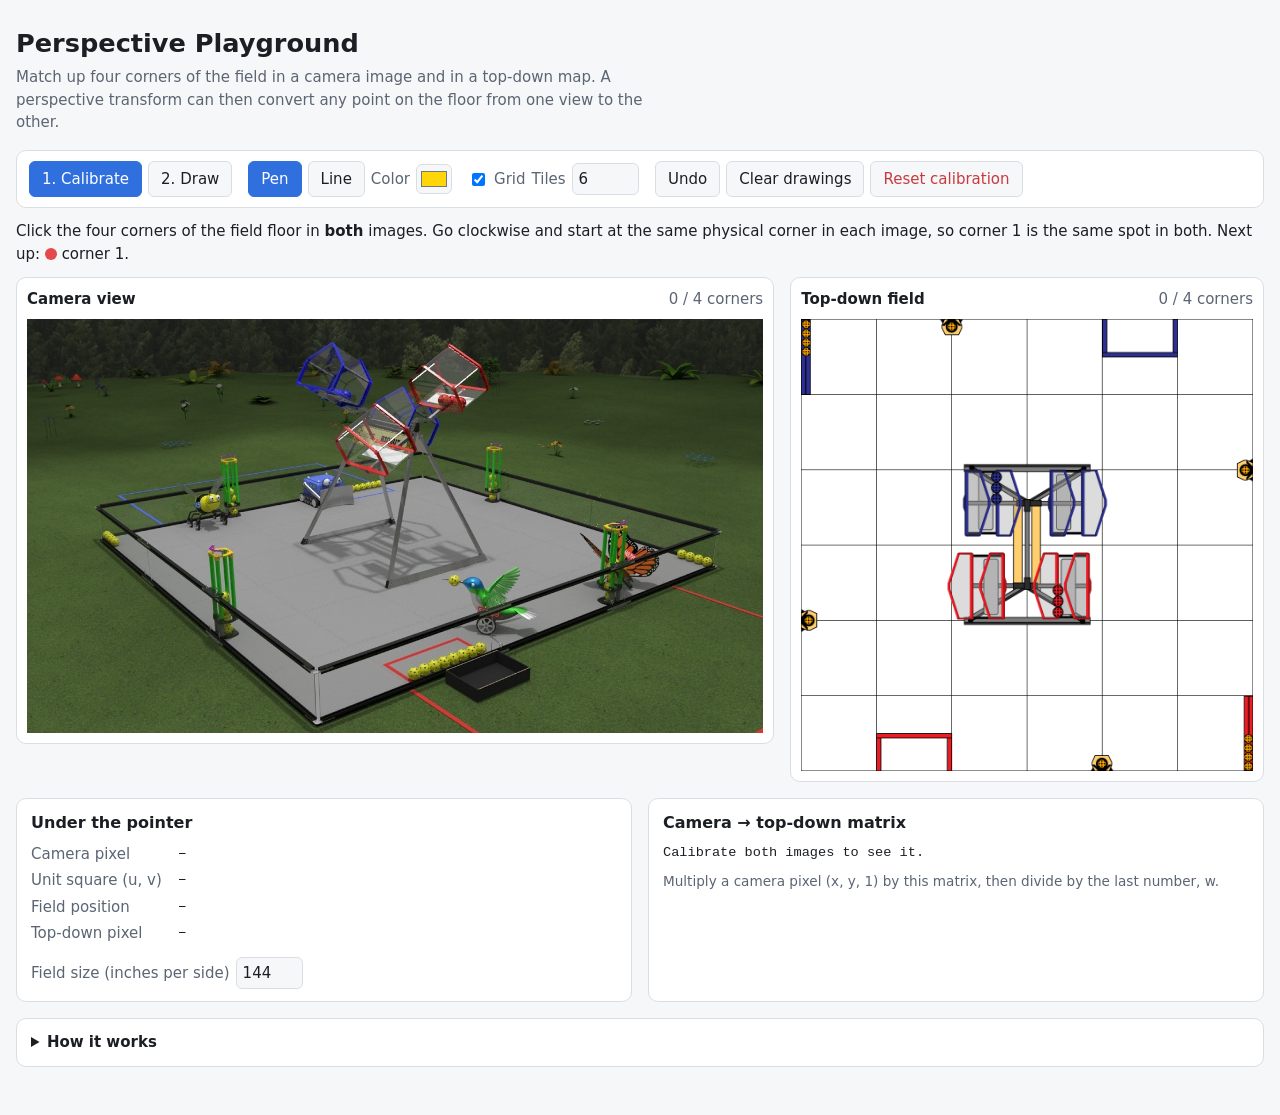
==== perspective-transform/index.html @ 3f34ffd5 "Add playground landing page and perspective transform demo Co-Authored-By: Claude Opus 5.5 (1M conte" ====
<!doctype html>
<html lang="en">
  <head>
    <meta charset="UTF-8" />
    <meta name="viewport" content="width=device-width, initial-scale=1.0" />
    <title>Perspective Playground</title>
    <link rel="stylesheet" href="style.css" />
    <script type="module" src="js/main.js"></script>
  </head>
  <body>
    <header>
      <h1>Perspective Playground</h1>
      <p>
        Match up four corners of the field in a camera image and in a top-down map. A perspective transform can
        then convert any point on the floor from one view to the other.
      </p>
    </header>

    <div class="toolbar">
      <div class="group" role="group" aria-label="Mode">
        <button id="mode-calibrate" aria-pressed="true">1. Calibrate</button>
        <button id="mode-draw" aria-pressed="false">2. Draw</button>
      </div>
      <div class="group" role="group" aria-label="Drawing tool">
        <button id="tool-pen" aria-pressed="true">Pen</button>
        <button id="tool-line" aria-pressed="false">Line</button>
        <label class="color">Color <input id="color" type="color" value="#ffd60a" /></label>
      </div>
      <div class="group">
        <label><input id="show-grid" type="checkbox" checked /> Grid</label>
        <label>Tiles <input id="grid-divisions" type="number" min="1" max="48" value="6" /></label>
      </div>
      <div class="group">
        <button id="undo" title="Undo (Ctrl/Cmd+Z)">Undo</button>
        <button id="clear">Clear drawings</button>
        <button id="reset" class="danger">Reset calibration</button>
      </div>
    </div>

    <p id="instructions" class="instructions" aria-live="polite"></p>

    <main class="views">
      <figure>
        <figcaption>Camera view <span id="camera-status" class="status"></span></figcaption>
        <div class="stage">
          <img id="camera-image" src="assets/perspective.jpg" alt="The field seen from a camera at an angle" draggable="false" />
          <canvas id="camera-canvas"></canvas>
        </div>
      </figure>
      <figure>
        <figcaption>Top-down field <span id="field-status" class="status"></span></figcaption>
        <div class="stage">
          <img id="field-image" src="assets/biobuzz_top_down.png" alt="Top-down map of the field" draggable="false" />
          <canvas id="field-canvas"></canvas>
        </div>
      </figure>
    </main>

    <section class="panels">
      <div class="panel">
        <h2>Under the pointer</h2>
        <dl class="readout">
          <dt>Camera pixel</dt>
          <dd id="readout-camera">–</dd>
          <dt>Unit square (u, v)</dt>
          <dd id="readout-unit">–</dd>
          <dt>Field position</dt>
          <dd id="readout-field">–</dd>
          <dt>Top-down pixel</dt>
          <dd id="readout-topdown">–</dd>
        </dl>
        <label class="field-size">Field size (inches per side) <input id="field-size" type="number" min="1" value="144" /></label>
      </div>
      <div class="panel">
        <h2>Camera → top-down matrix</h2>
        <pre id="matrix"></pre>
        <p class="hint">Multiply a camera pixel (x, y, 1) by this matrix, then divide by the last number, w.</p>
      </div>
    </section>

    <details class="explainer">
      <summary>How it works</summary>
      <p>
        The four corners you click on an image form a quadrilateral. <code>PerspectiveTransform.quadToSquare</code> builds a 3×3
        matrix that maps that quadrilateral onto the <em>unit square</em>: corner 1 goes to (0, 0), corner 2 to (1, 0), corner 3 to
        (1, 1) and corner 4 to (0, 1). Every drawing is saved in unit-square coordinates. To show it on an image, the page runs
        that image's transform backwards (<code>inverseTransform</code>).
      </p>
      <p>
        Multiplying a unit-square point by the field size gives a position on the field. If a robot camera sees a game piece on
        the floor at some pixel, the same math gives the game piece's field position.
      </p>
      <p>
        <strong>The catch:</strong> this only works for points on the floor plane. Try tracing the top of a tall object in the
        camera view: it lands in the wrong spot on the top-down map, because a single photo can't tell you how high
        something is.
      </p>
    </details>
  </body>
</html>
---- perspective-transform/style.css ----
:root {
  --bg: #f6f7f9;
  --surface: #ffffff;
  --text: #1b1f24;
  --muted: #5b6573;
  --border: #d9dee5;
  --accent: #2f6fde;
  --accent-text: #ffffff;
  --danger: #c93a3f;
  --ok: #1f8a4c;
  color-scheme: light;
}

@media (prefers-color-scheme: dark) {
  :root {
    --bg: #111418;
    --surface: #1a1f25;
    --text: #e6e9ee;
    --muted: #9aa4b1;
    --border: #2d343d;
    --accent: #5b8ff0;
    --accent-text: #0b1220;
    --danger: #ef6b70;
    --ok: #4cc782;
    color-scheme: dark;
  }
}

* {
  box-sizing: border-box;
}

body {
  margin: 0;
  padding: 24px 16px 48px;
  background: var(--bg);
  color: var(--text);
  font: 15px/1.5 system-ui, -apple-system, "Segoe UI", sans-serif;
}

header,
.toolbar,
.instructions,
.views,
.panels,
.explainer {
  max-width: 1400px;
  margin-inline: auto;
}

h1 {
  margin: 0 0 4px;
  font-size: 1.6rem;
}

header p {
  margin: 0 0 16px;
  color: var(--muted);
  max-width: 70ch;
}

h2 {
  margin: 0 0 8px;
  font-size: 1rem;
}

.toolbar {
  display: flex;
  flex-wrap: wrap;
  gap: 8px 16px;
  align-items: center;
  padding: 10px 12px;
  background: var(--surface);
  border: 1px solid var(--border);
  border-radius: 10px;
}

.group {
  display: flex;
  flex-wrap: wrap;
  gap: 6px;
  align-items: center;
}

button {
  font: inherit;
  padding: 6px 12px;
  border-radius: 6px;
  border: 1px solid var(--border);
  background: var(--bg);
  color: var(--text);
  cursor: pointer;
}

button:hover {
  border-color: var(--accent);
}

button[aria-pressed="true"] {
  background: var(--accent);
  border-color: var(--accent);
  color: var(--accent-text);
}

button.danger {
  color: var(--danger);
}

label {
  display: inline-flex;
  gap: 6px;
  align-items: center;
  color: var(--muted);
}

input[type="number"] {
  width: 4.5em;
  font: inherit;
  padding: 4px 6px;
  border-radius: 6px;
  border: 1px solid var(--border);
  background: var(--bg);
  color: var(--text);
}

input[type="color"] {
  width: 36px;
  height: 30px;
  padding: 2px;
  border: 1px solid var(--border);
  border-radius: 6px;
  background: var(--bg);
}

.instructions {
  margin-block: 12px;
  min-height: 3em;
}

.swatch {
  display: inline-block;
  width: 0.8em;
  height: 0.8em;
  border-radius: 50%;
  background: var(--c);
  vertical-align: -0.05em;
}

.views {
  display: grid;
  grid-template-columns: 1fr;
  gap: 16px;
}

@media (min-width: 900px) {
  .views {
    grid-template-columns: 1.6fr 1fr;
    align-items: start;
  }
}

figure {
  margin: 0;
  padding: 10px;
  background: var(--surface);
  border: 1px solid var(--border);
  border-radius: 10px;
  min-width: 0;
}

figcaption {
  display: flex;
  justify-content: space-between;
  margin-bottom: 8px;
  font-weight: 600;
}

.status {
  font-weight: 400;
  color: var(--muted);
}

.status.done {
  color: var(--ok);
}

/* The canvas sits exactly on top of the image and matches its size. */
.stage {
  position: relative;
  display: block;
  width: fit-content;
  max-width: 100%;
  margin-inline: auto;
}

.stage img {
  display: block;
  max-width: 100%;
  max-height: 72vh;
  user-select: none;
  -webkit-user-select: none;
}

.stage canvas {
  position: absolute;
  inset: 0;
  width: 100%;
  height: 100%;
  cursor: crosshair;
  touch-action: none;
}

.panels {
  display: grid;
  grid-template-columns: repeat(auto-fit, minmax(min(100%, 340px), 1fr));
  gap: 16px;
  margin-top: 16px;
}

.panel {
  padding: 12px 14px;
  background: var(--surface);
  border: 1px solid var(--border);
  border-radius: 10px;
}

.readout {
  display: grid;
  grid-template-columns: auto 1fr;
  gap: 4px 16px;
  margin: 0 0 12px;
}

.readout dt {
  color: var(--muted);
}

.readout dd {
  margin: 0;
  font-family: ui-monospace, SFMono-Regular, Menlo, monospace;
  font-variant-numeric: tabular-nums;
}

pre {
  margin: 0;
  overflow-x: auto;
  font-size: 0.85rem;
}

.hint {
  margin: 8px 0 0;
  font-size: 0.85rem;
  color: var(--muted);
}

.explainer {
  margin-top: 16px;
  padding: 12px 14px;
  background: var(--surface);
  border: 1px solid var(--border);
  border-radius: 10px;
}

.explainer summary {
  cursor: pointer;
  font-weight: 600;
}

.explainer p {
  max-width: 80ch;
}
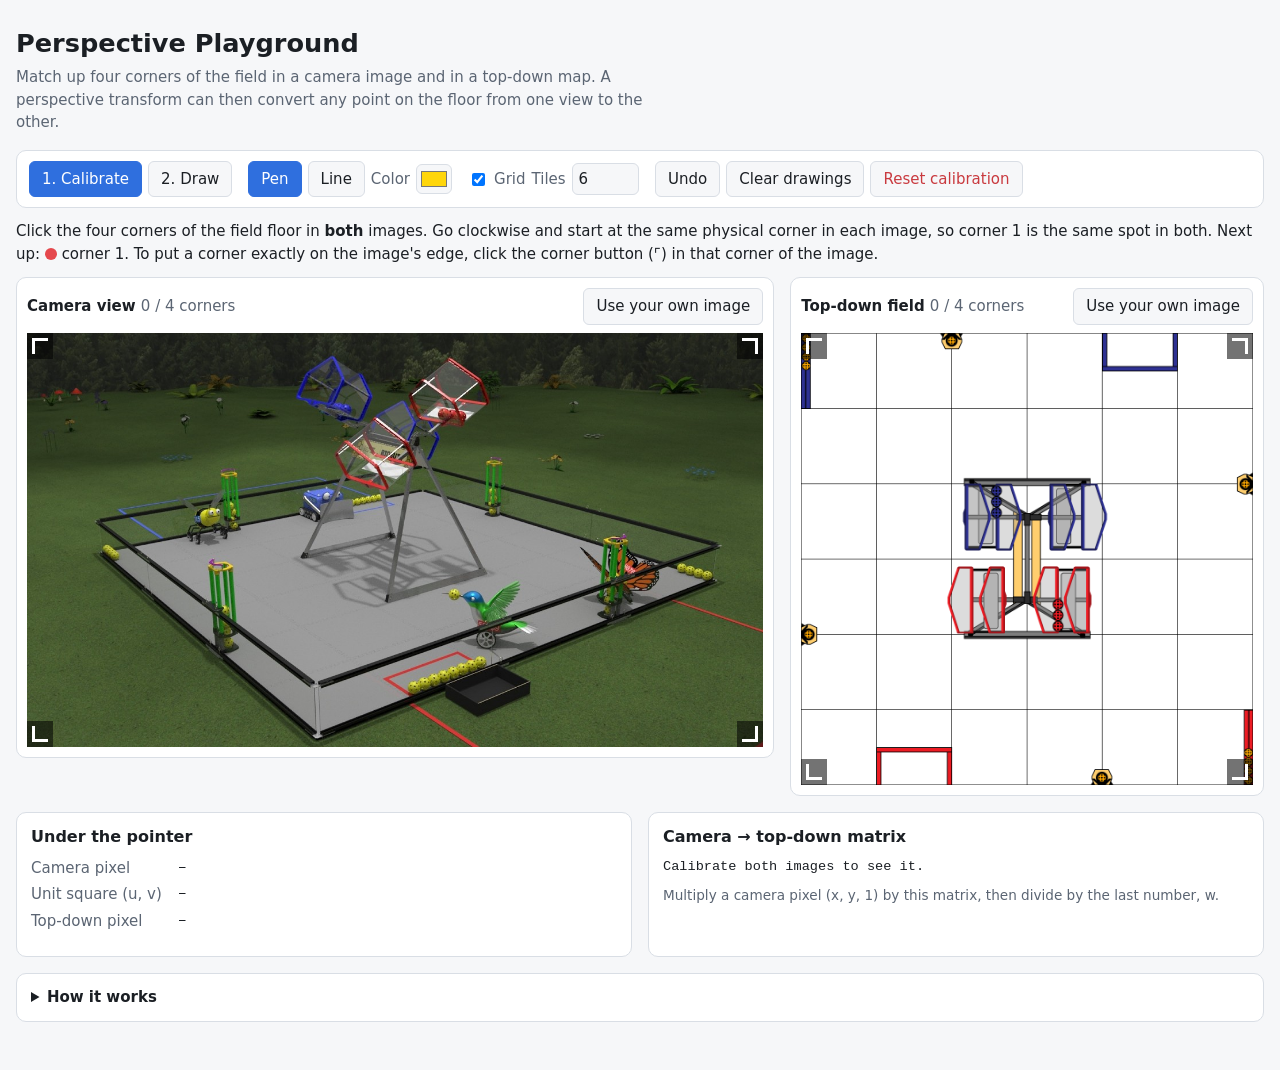
==== commit 61d01fb8: "Perspective transform: add corner buttons and image upload, drop field size - Corner buttons place a" ====
--- a/perspective-transform/index.html
+++ b/perspective-transform/index.html
@@ -41,14 +41,26 @@
 
     <main class="views">
       <figure>
-        <figcaption>Camera view <span id="camera-status" class="status"></span></figcaption>
+        <figcaption>
+          <span>Camera view <span id="camera-status" class="status"></span></span>
+          <span class="image-actions">
+            <label class="upload">Use your own image<input id="camera-upload" type="file" accept="image/*" /></label>
+            <button id="camera-restore" hidden>Original image</button>
+          </span>
+        </figcaption>
         <div class="stage">
           <img id="camera-image" src="assets/perspective.jpg" alt="The field seen from a camera at an angle" draggable="false" />
           <canvas id="camera-canvas"></canvas>
         </div>
       </figure>
       <figure>
-        <figcaption>Top-down field <span id="field-status" class="status"></span></figcaption>
+        <figcaption>
+          <span>Top-down field <span id="field-status" class="status"></span></span>
+          <span class="image-actions">
+            <label class="upload">Use your own image<input id="field-upload" type="file" accept="image/*" /></label>
+            <button id="field-restore" hidden>Original image</button>
+          </span>
+        </figcaption>
         <div class="stage">
           <img id="field-image" src="assets/biobuzz_top_down.png" alt="Top-down map of the field" draggable="false" />
           <canvas id="field-canvas"></canvas>
@@ -64,12 +76,9 @@
           <dd id="readout-camera">–</dd>
           <dt>Unit square (u, v)</dt>
           <dd id="readout-unit">–</dd>
-          <dt>Field position</dt>
-          <dd id="readout-field">–</dd>
           <dt>Top-down pixel</dt>
           <dd id="readout-topdown">–</dd>
         </dl>
-        <label class="field-size">Field size (inches per side) <input id="field-size" type="number" min="1" value="144" /></label>
       </div>
       <div class="panel">
         <h2>Camera → top-down matrix</h2>
@@ -87,8 +96,9 @@
         that image's transform backwards (<code>inverseTransform</code>).
       </p>
       <p>
-        Multiplying a unit-square point by the field size gives a position on the field. If a robot camera sees a game piece on
-        the floor at some pixel, the same math gives the game piece's field position.
+        Going from one image to the other is just two steps: into the unit square with the first image's transform, then out
+        with the second image's inverse. <code>quadToQuad</code> combines the two into the single matrix shown above. If a robot
+        camera sees a game piece on the floor at some pixel, that matrix tells you where it is on the field map.
       </p>
       <p>
         <strong>The catch:</strong> this only works for points on the floor plane. Try tracing the top of a tall object in the
--- a/perspective-transform/style.css
+++ b/perspective-transform/style.css
@@ -170,9 +170,41 @@
 
 figcaption {
   display: flex;
+  flex-wrap: wrap;
+  gap: 6px 12px;
   justify-content: space-between;
+  align-items: center;
   margin-bottom: 8px;
   font-weight: 600;
+}
+
+.image-actions {
+  display: flex;
+  gap: 6px;
+  font-weight: 400;
+}
+
+/* A file input styled like the other buttons. */
+.upload {
+  position: relative;
+  padding: 6px 12px;
+  border-radius: 6px;
+  border: 1px solid var(--border);
+  background: var(--bg);
+  color: var(--text);
+  cursor: pointer;
+}
+
+.upload:hover,
+.upload:focus-within {
+  border-color: var(--accent);
+}
+
+.upload input {
+  position: absolute;
+  width: 1px;
+  height: 1px;
+  opacity: 0;
 }
 
 .status {
@@ -269,3 +301,62 @@
 .explainer p {
   max-width: 80ch;
 }
+
+/* Buttons in each image corner that place a calibration corner exactly there. */
+.corner-button {
+  position: absolute;
+  width: 26px;
+  height: 26px;
+  padding: 0;
+  border: none;
+  border-radius: 0;
+  background: rgba(0, 0, 0, 0.55);
+  cursor: pointer;
+}
+
+.corner-button::before {
+  content: "";
+  position: absolute;
+  inset: 5px;
+  border: 0 solid #ffffff;
+}
+
+.corner-button:hover {
+  background: var(--accent);
+}
+
+.corner-button.top-left {
+  top: 0;
+  left: 0;
+}
+.corner-button.top-left::before {
+  border-top-width: 3px;
+  border-left-width: 3px;
+}
+
+.corner-button.top-right {
+  top: 0;
+  right: 0;
+}
+.corner-button.top-right::before {
+  border-top-width: 3px;
+  border-right-width: 3px;
+}
+
+.corner-button.bottom-right {
+  bottom: 0;
+  right: 0;
+}
+.corner-button.bottom-right::before {
+  border-bottom-width: 3px;
+  border-right-width: 3px;
+}
+
+.corner-button.bottom-left {
+  bottom: 0;
+  left: 0;
+}
+.corner-button.bottom-left::before {
+  border-bottom-width: 3px;
+  border-left-width: 3px;
+}
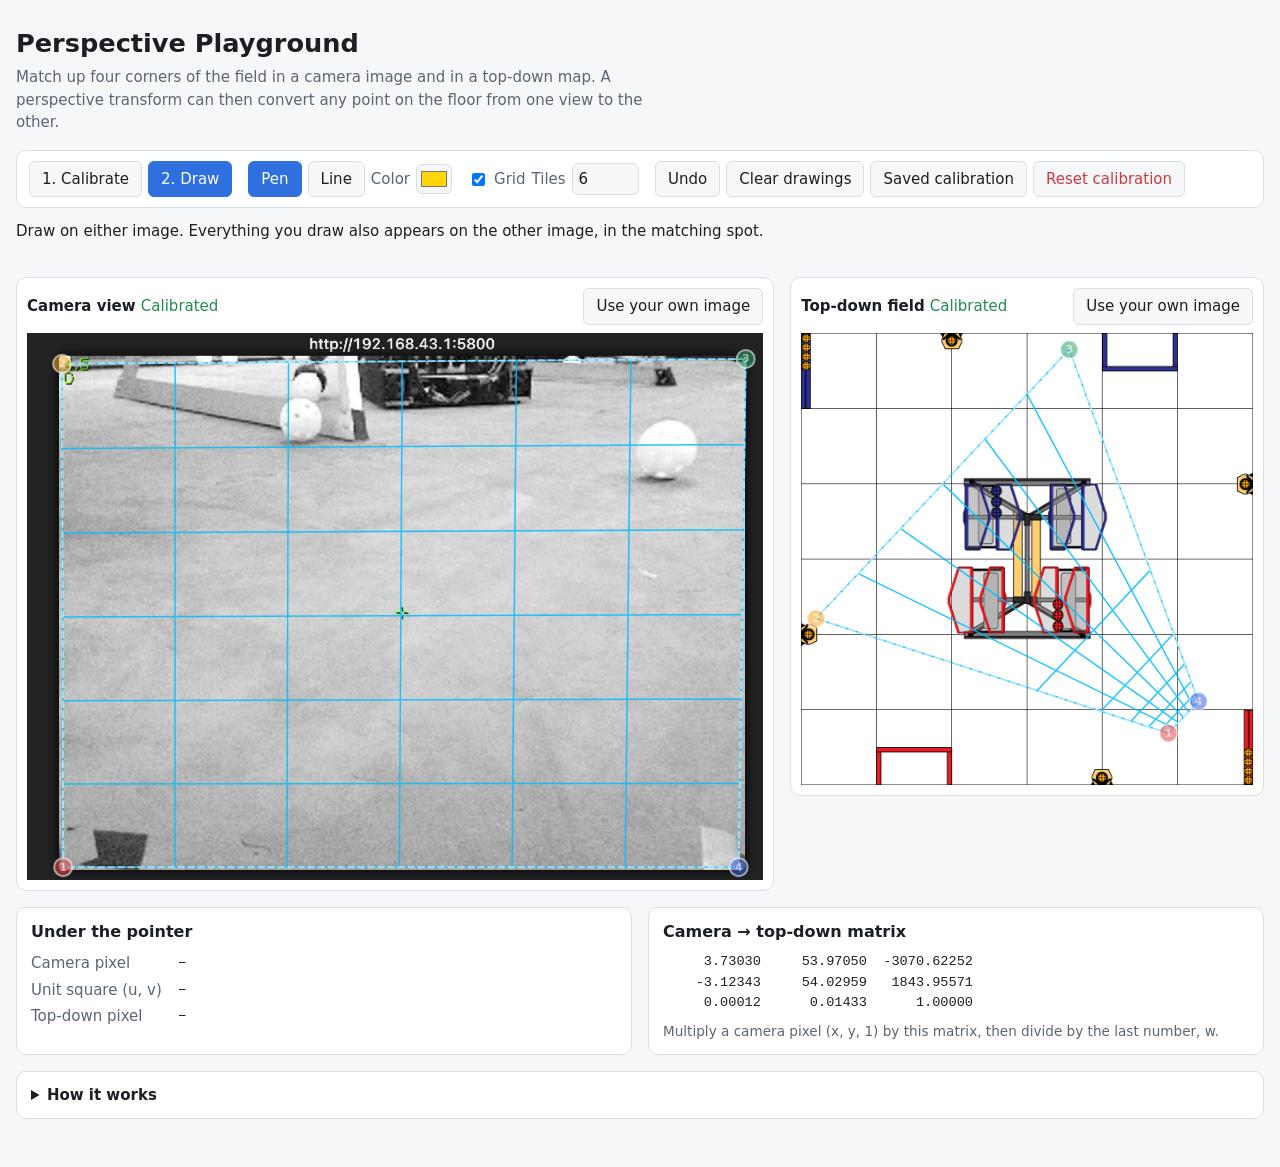
==== commit ac7e25ed: "Perspective transform: use robot camera image and saved calibration Replace the camera image with ca" ====
--- a/perspective-transform/index.html
+++ b/perspective-transform/index.html
@@ -33,6 +33,7 @@
       <div class="group">
         <button id="undo" title="Undo (Ctrl/Cmd+Z)">Undo</button>
         <button id="clear">Clear drawings</button>
+        <button id="saved-calibration" title="Go back to the robot's calibration">Saved calibration</button>
         <button id="reset" class="danger">Reset calibration</button>
       </div>
     </div>
@@ -49,7 +50,7 @@
           </span>
         </figcaption>
         <div class="stage">
-          <img id="camera-image" src="assets/perspective.jpg" alt="The field seen from a camera at an angle" draggable="false" />
+          <img id="camera-image" src="assets/calibrated_perspective.png" alt="The field seen from the robot's camera" draggable="false" />
           <canvas id="camera-canvas"></canvas>
         </div>
       </figure>
